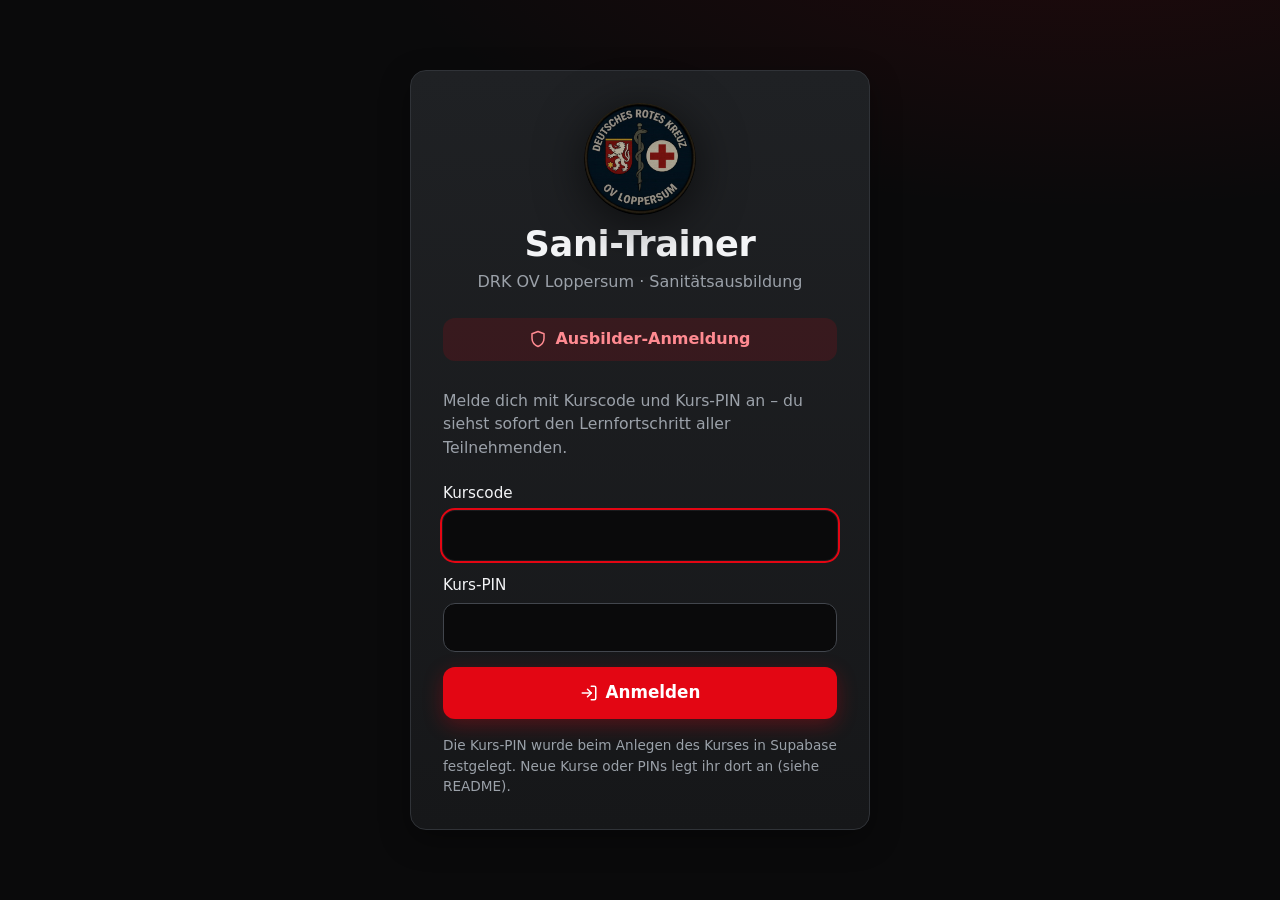
==== ausbilder/index.html @ 1a5b0192 "Feste Links für Teilnehmende (/teilnehmer/) und Ausbilder (/ausbilder/) - Über die Links erscheint n" ====
<!doctype html>
<html lang="de">
<head>
  <meta charset="utf-8">
  <meta name="viewport" content="width=device-width, initial-scale=1">
  <title>Sani-Trainer · Ausbilder-Anmeldung</title>
  <meta name="theme-color" content="#0a0a0b">
  <link rel="icon" href="../assets/icon-192.png" type="image/png">
  <link rel="apple-touch-icon" href="../assets/icon-192.png">
  <style>body { margin: 0; background: #0a0a0b; color: #f3f4f6; font: 16px/1.5 system-ui, sans-serif; display: grid; place-items: center; min-height: 100vh; } a { color: #ff6b74; }</style>
  <script>
    // Weiterleitung zur App – ein eventuell mitgegebener Kurscode (?kurs=…) bleibt erhalten
    var p = new URLSearchParams(location.search);
    p.set("rolle", "ausbilder");
    location.replace("../?" + p.toString() + "#/start/ausbilder");
  </script>
</head>
<body>
  <p>Weiter zur <a href="../#/start/ausbilder">Ausbilder-Anmeldung</a> …</p>
</body>
</html>
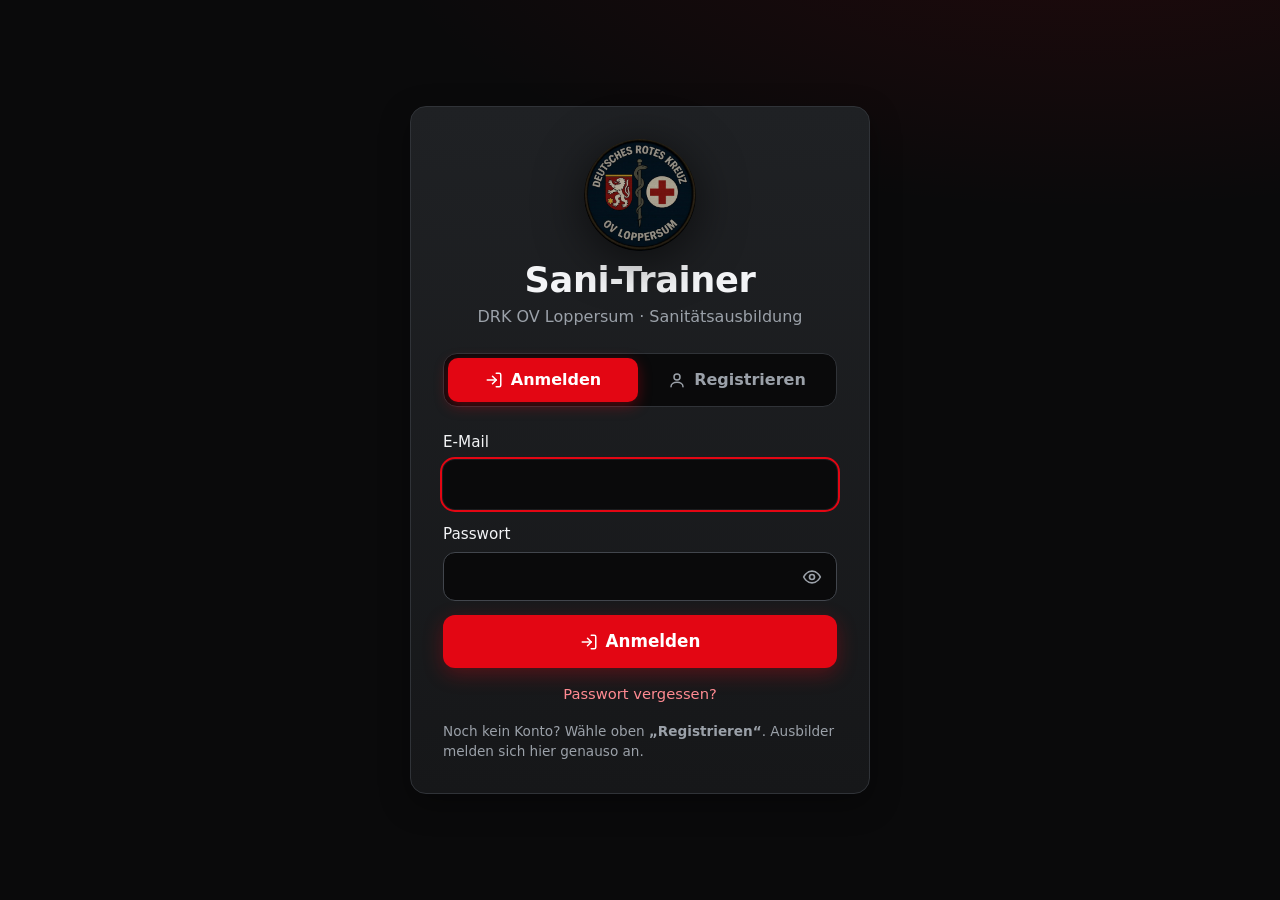
==== commit cb480110: "Anmeldung neu: Konten mit E-Mail und Passwort, Freigabe durch Ausbilder - Eine Anmeldeseite mit Reit" ====
--- a/ausbilder/index.html
+++ b/ausbilder/index.html
@@ -3,7 +3,7 @@
 <head>
   <meta charset="utf-8">
   <meta name="viewport" content="width=device-width, initial-scale=1">
-  <title>Sani-Trainer · Ausbilder-Anmeldung</title>
+  <title>Sani-Trainer · Anmeldung</title>
   <meta name="theme-color" content="#0a0a0b">
   <link rel="icon" href="../assets/icon-192.png" type="image/png">
   <link rel="apple-touch-icon" href="../assets/icon-192.png">
@@ -12,10 +12,10 @@
     // Weiterleitung zur App – ein eventuell mitgegebener Kurscode (?kurs=…) bleibt erhalten
     var p = new URLSearchParams(location.search);
     p.set("rolle", "ausbilder");
-    location.replace("../?" + p.toString() + "#/start/ausbilder");
+    location.replace("../?" + p.toString() + "#/start/anmelden");
   </script>
 </head>
 <body>
-  <p>Weiter zur <a href="../#/start/ausbilder">Ausbilder-Anmeldung</a> …</p>
+  <p>Weiter zur <a href="../#/start/anmelden">Anmeldung</a> …</p>
 </body>
 </html>
